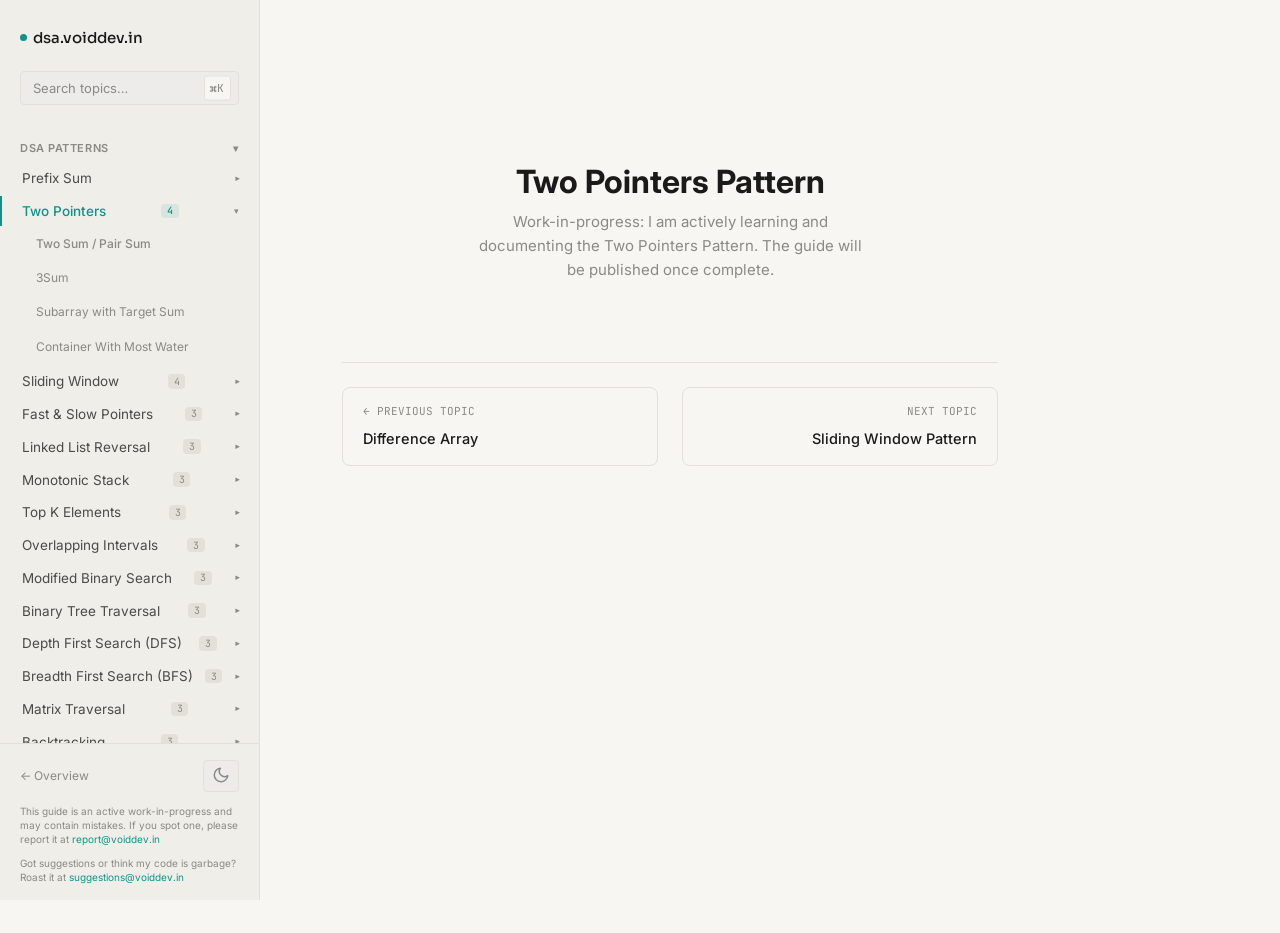
==== coming-soon.html @ a8c46256 "updated" ====
<!DOCTYPE html>
<html lang="en">
<head>
  <meta charset="UTF-8">
  <meta name="viewport" content="width=device-width, initial-scale=1.0">
  <title>Structured DSA Guide</title>
  <link rel="preconnect" href="https://fonts.googleapis.com">
  <link rel="preconnect" href="https://fonts.gstatic.com" crossorigin>
  <link href="https://fonts.googleapis.com/css2?family=Inter:wght@400;500;600&family=JetBrains+Mono:wght@500;600&family=Sora:wght@600&display=swap" rel="stylesheet">
  <link rel="stylesheet" href="learn.css">
</head>
<body>

  <!-- Top Mobile Bar -->
  <header class="mobile-header">
    <button class="menu-toggle" id="menuToggle" aria-label="Toggle navigation">☰</button>
    <a href="index.html" class="mobile-brand">dsa.voiddev.in</a>
    <button class="theme-toggle" id="themeToggleMobile" aria-label="Toggle theme"><svg width="18" height="18" viewBox="0 0 24 24" fill="none" stroke="currentColor" stroke-width="2" stroke-linecap="round" stroke-linejoin="round"><path d="M21 12.79A9 9 0 1 1 11.21 3 7 7 0 0 0 21 12.79z"></path></svg></button>
  </header>

  <!-- Sidebar Overlay -->
  <div class="sidebar-overlay" id="sidebarOverlay"></div>

  <!-- Left Sidebar -->
  <aside class="sidebar" id="sidebar">
    <div class="sidebar-header">
      <a href="index.html" class="sidebar-brand">
        <span class="dot"></span>
        dsa.voiddev.in
      </a>
      <div class="sidebar-search">
        <input type="text" placeholder="Search topics…" id="searchInput" aria-label="Search topics">
        <span class="shortcut-hint">⌘K</span>
      </div>
    </div>

    <nav class="sidebar-nav" id="sidebarNav">
      <!-- DSA Patterns -->
      <div class="nav-group" data-group="dsa">
        <button class="nav-group-title" onclick="toggleGroup(this)">
          DSA Patterns
          <span class="chevron">▾</span>
        </button>
        <ul class="nav-items">

          <!-- 01 · Prefix Sum -->
          <li class="nav-topic" data-topic-group="prefix-sum">
            <button class="nav-topic-btn" onclick="toggleTopic(this)">
              Prefix Sum
              <span class="topic-chevron">▾</span>
            </button>
            <ul class="nav-topic-children">
              <li class="nav-item"><a href="prefix-sum/basic-prefix-sum.html" data-subtopic="basic-prefix-sum">Basic Prefix Sum</a></li>
              <li class="nav-item"><a href="prefix-sum/prefix-sum-with-hashmap.html" data-subtopic="prefix-sum-with-hashmap">Prefix Sum + Hash Map</a></li>
              <li class="nav-item"><a href="prefix-sum/2d-prefix-sum.html" data-subtopic="2d-prefix-sum">2D Prefix Sum</a></li>
              <li class="nav-item"><a href="prefix-sum/difference-array.html" data-subtopic="difference-array">Difference Array</a></li>
            </ul>
          </li>

          <!-- 02 · Two Pointers -->
          <li class="nav-topic collapsed" data-topic-group="two-pointers">
            <button class="nav-topic-btn" onclick="toggleTopic(this)">
              Two Pointers
              <span class="method-count">4</span>
              <span class="topic-chevron">▾</span>
            </button>
            <ul class="nav-topic-children">
              <li class="nav-item"><a href="coming-soon.html?topic=two-pointers" class="sub-upcoming">Two Sum / Pair Sum</a></li>
              <li class="nav-item"><a href="coming-soon.html?topic=two-pointers" class="sub-upcoming">3Sum</a></li>
              <li class="nav-item"><a href="coming-soon.html?topic=two-pointers" class="sub-upcoming">Subarray with Target Sum</a></li>
              <li class="nav-item"><a href="coming-soon.html?topic=two-pointers" class="sub-upcoming">Container With Most Water</a></li>
            </ul>
          </li>

          <!-- 03 · Sliding Window -->
          <li class="nav-topic collapsed" data-topic-group="sliding-window">
            <button class="nav-topic-btn" onclick="toggleTopic(this)">
              Sliding Window
              <span class="method-count">4</span>
              <span class="topic-chevron">▾</span>
            </button>
            <ul class="nav-topic-children">
              <li class="nav-item"><a href="coming-soon.html?topic=sliding-window" class="sub-upcoming">Fixed Window Size</a></li>
              <li class="nav-item"><a href="coming-soon.html?topic=sliding-window" class="sub-upcoming">Dynamic Window Size</a></li>
              <li class="nav-item"><a href="coming-soon.html?topic=sliding-window" class="sub-upcoming">Longest Substring Search</a></li>
              <li class="nav-item"><a href="coming-soon.html?topic=sliding-window" class="sub-upcoming">Permutation / Anagrams</a></li>
            </ul>
          </li>

          <!-- 04 · Fast & Slow Pointers -->
          <li class="nav-topic collapsed" data-topic-group="fast-slow-pointers">
            <button class="nav-topic-btn" onclick="toggleTopic(this)">
              Fast &amp; Slow Pointers
              <span class="method-count">3</span>
              <span class="topic-chevron">▾</span>
            </button>
            <ul class="nav-topic-children">
              <li class="nav-item"><a href="coming-soon.html?topic=fast-slow-pointers" class="sub-upcoming">Linked List Cycle Detection</a></li>
              <li class="nav-item"><a href="coming-soon.html?topic=fast-slow-pointers" class="sub-upcoming">Middle of Linked List</a></li>
              <li class="nav-item"><a href="coming-soon.html?topic=fast-slow-pointers" class="sub-upcoming">Finding Cycle Start</a></li>
            </ul>
          </li>

          <!-- 05 · Linked List Reversal -->
          <li class="nav-topic collapsed" data-topic-group="ll-reversal">
            <button class="nav-topic-btn" onclick="toggleTopic(this)">
              Linked List Reversal
              <span class="method-count">3</span>
              <span class="topic-chevron">▾</span>
            </button>
            <ul class="nav-topic-children">
              <li class="nav-item"><a href="coming-soon.html?topic=ll-reversal" class="sub-upcoming">Reverse Entire List</a></li>
              <li class="nav-item"><a href="coming-soon.html?topic=ll-reversal" class="sub-upcoming">Reverse Sub-list</a></li>
              <li class="nav-item"><a href="coming-soon.html?topic=ll-reversal" class="sub-upcoming">Reverse in K-Groups</a></li>
            </ul>
          </li>

          <!-- 06 · Monotonic Stack -->
          <li class="nav-topic collapsed" data-topic-group="monotonic-stack">
            <button class="nav-topic-btn" onclick="toggleTopic(this)">
              Monotonic Stack
              <span class="method-count">3</span>
              <span class="topic-chevron">▾</span>
            </button>
            <ul class="nav-topic-children">
              <li class="nav-item"><a href="coming-soon.html?topic=monotonic-stack" class="sub-upcoming">Next Greater Element</a></li>
              <li class="nav-item"><a href="coming-soon.html?topic=monotonic-stack" class="sub-upcoming">Next Smaller Element</a></li>
              <li class="nav-item"><a href="coming-soon.html?topic=monotonic-stack" class="sub-upcoming">Stock Span Problem</a></li>
            </ul>
          </li>

          <!-- 07 · Top K Elements -->
          <li class="nav-topic collapsed" data-topic-group="top-k">
            <button class="nav-topic-btn" onclick="toggleTopic(this)">
              Top K Elements
              <span class="method-count">3</span>
              <span class="topic-chevron">▾</span>
            </button>
            <ul class="nav-topic-children">
              <li class="nav-item"><a href="coming-soon.html?topic=top-k" class="sub-upcoming">Kth Largest Element</a></li>
              <li class="nav-item"><a href="coming-soon.html?topic=top-k" class="sub-upcoming">K Closest Points</a></li>
              <li class="nav-item"><a href="coming-soon.html?topic=top-k" class="sub-upcoming">Top K Frequent Elements</a></li>
            </ul>
          </li>

          <!-- 08 · Overlapping Intervals -->
          <li class="nav-topic collapsed" data-topic-group="overlapping-intervals">
            <button class="nav-topic-btn" onclick="toggleTopic(this)">
              Overlapping Intervals
              <span class="method-count">3</span>
              <span class="topic-chevron">▾</span>
            </button>
            <ul class="nav-topic-children">
              <li class="nav-item"><a href="coming-soon.html?topic=overlapping-intervals" class="sub-upcoming">Merge Intervals</a></li>
              <li class="nav-item"><a href="coming-soon.html?topic=overlapping-intervals" class="sub-upcoming">Insert Interval</a></li>
              <li class="nav-item"><a href="coming-soon.html?topic=overlapping-intervals" class="sub-upcoming">Interval List Intersections</a></li>
            </ul>
          </li>

          <!-- 09 · Modified Binary Search -->
          <li class="nav-topic collapsed" data-topic-group="binary-search">
            <button class="nav-topic-btn" onclick="toggleTopic(this)">
              Modified Binary Search
              <span class="method-count">3</span>
              <span class="topic-chevron">▾</span>
            </button>
            <ul class="nav-topic-children">
              <li class="nav-item"><a href="coming-soon.html?topic=binary-search" class="sub-upcoming">Search in Rotated Array</a></li>
              <li class="nav-item"><a href="coming-soon.html?topic=binary-search" class="sub-upcoming">First/Last Position of Element</a></li>
              <li class="nav-item"><a href="coming-soon.html?topic=binary-search" class="sub-upcoming">Search in Matrix</a></li>
            </ul>
          </li>

          <!-- 10 · Binary Tree Traversal -->
          <li class="nav-topic collapsed" data-topic-group="tree-traversal">
            <button class="nav-topic-btn" onclick="toggleTopic(this)">
              Binary Tree Traversal
              <span class="method-count">3</span>
              <span class="topic-chevron">▾</span>
            </button>
            <ul class="nav-topic-children">
              <li class="nav-item"><a href="coming-soon.html?topic=tree-traversal" class="sub-upcoming">In-order / Pre-order / Post-order</a></li>
              <li class="nav-item"><a href="coming-soon.html?topic=tree-traversal" class="sub-upcoming">Level Order Traversal</a></li>
              <li class="nav-item"><a href="coming-soon.html?topic=tree-traversal" class="sub-upcoming">Vertical Order Traversal</a></li>
            </ul>
          </li>

          <!-- 11 · Depth First Search (DFS) -->
          <li class="nav-topic collapsed" data-topic-group="dfs">
            <button class="nav-topic-btn" onclick="toggleTopic(this)">
              Depth First Search (DFS)
              <span class="method-count">3</span>
              <span class="topic-chevron">▾</span>
            </button>
            <ul class="nav-topic-children">
              <li class="nav-item"><a href="coming-soon.html?topic=dfs" class="sub-upcoming">Path Sum III</a></li>
              <li class="nav-item"><a href="coming-soon.html?topic=dfs" class="sub-upcoming">Lowest Common Ancestor</a></li>
              <li class="nav-item"><a href="coming-soon.html?topic=dfs" class="sub-upcoming">Max Path Sum</a></li>
            </ul>
          </li>

          <!-- 12 · Breadth First Search (BFS) -->
          <li class="nav-topic collapsed" data-topic-group="bfs">
            <button class="nav-topic-btn" onclick="toggleTopic(this)">
              Breadth First Search (BFS)
              <span class="method-count">3</span>
              <span class="topic-chevron">▾</span>
            </button>
            <ul class="nav-topic-children">
              <li class="nav-item"><a href="coming-soon.html?topic=bfs" class="sub-upcoming">Word Ladder</a></li>
              <li class="nav-item"><a href="coming-soon.html?topic=bfs" class="sub-upcoming">Shortest Path in Binary Matrix</a></li>
              <li class="nav-item"><a href="coming-soon.html?topic=bfs" class="sub-upcoming">Min Depth of Binary Tree</a></li>
            </ul>
          </li>

          <!-- 13 · Matrix Traversal -->
          <li class="nav-topic collapsed" data-topic-group="matrix">
            <button class="nav-topic-btn" onclick="toggleTopic(this)">
              Matrix Traversal
              <span class="method-count">3</span>
              <span class="topic-chevron">▾</span>
            </button>
            <ul class="nav-topic-children">
              <li class="nav-item"><a href="coming-soon.html?topic=matrix" class="sub-upcoming">Number of Islands</a></li>
              <li class="nav-item"><a href="coming-soon.html?topic=matrix" class="sub-upcoming">Rotting Oranges</a></li>
              <li class="nav-item"><a href="coming-soon.html?topic=matrix" class="sub-upcoming">Spiral Matrix</a></li>
            </ul>
          </li>

          <!-- 14 · Backtracking -->
          <li class="nav-topic collapsed" data-topic-group="backtracking">
            <button class="nav-topic-btn" onclick="toggleTopic(this)">
              Backtracking
              <span class="method-count">3</span>
              <span class="topic-chevron">▾</span>
            </button>
            <ul class="nav-topic-children">
              <li class="nav-item"><a href="coming-soon.html?topic=backtracking" class="sub-upcoming">Permutations / Subsets</a></li>
              <li class="nav-item"><a href="coming-soon.html?topic=backtracking" class="sub-upcoming">N-Queens Problem</a></li>
              <li class="nav-item"><a href="coming-soon.html?topic=backtracking" class="sub-upcoming">Sudoku Solver</a></li>
            </ul>
          </li>

          <!-- 15 · Dynamic Programming (DP) -->
          <li class="nav-topic collapsed" data-topic-group="dp">
            <button class="nav-topic-btn" onclick="toggleTopic(this)">
              Dynamic Programming (DP)
              <span class="method-count">3</span>
              <span class="topic-chevron">▾</span>
            </button>
            <ul class="nav-topic-children">
              <li class="nav-item"><a href="coming-soon.html?topic=dp" class="sub-upcoming">0/1 Knapsack Problem</a></li>
              <li class="nav-item"><a href="coming-soon.html?topic=dp" class="sub-upcoming">Longest Common Subsequence</a></li>
              <li class="nav-item"><a href="coming-soon.html?topic=dp" class="sub-upcoming">Memoization vs Tabulation</a></li>
            </ul>
          </li>

        </ul>
      </div>
    </nav>

    <div class="sidebar-footer">
      <div class="sidebar-footer-row">
        <a href="index.html" class="back-link">← Overview</a>
        <button class="theme-toggle" id="themeToggle" aria-label="Toggle theme"><svg width="18" height="18" viewBox="0 0 24 24" fill="none" stroke="currentColor" stroke-width="2" stroke-linecap="round" stroke-linejoin="round"><path d="M21 12.79A9 9 0 1 1 11.21 3 7 7 0 0 0 21 12.79z"></path></svg></button>
      </div>
      <div style="font-size: 10px; color: var(--text-muted); line-height: 1.4; margin-top: 0.25rem;">
        This guide is an active work-in-progress and may contain mistakes. If you spot one, please report it at <a href="mailto:report@voiddev.in" style="color: var(--accent); text-decoration: none;">report@voiddev.in</a>
      </div>
      <div style="font-size: 10px; color: var(--text-muted); line-height: 1.4; margin-top: 0.15rem;">
        Got suggestions or think my code is garbage? Roast it at <a href="mailto:suggestions@voiddev.in" style="color: var(--accent); text-decoration: none;">suggestions@voiddev.in</a>
      </div>
    </div>
  </aside>

  <!-- Layout Wrapper -->
  <div class="layout-container">
    <div class="layout-main">
      <main class="content-area">
        
        <!-- COMING SOON PLACEHOLDER -->
        <div class="coming-soon-content visible" id="comingSoonContent" style="display: block;">
          <h1 class="coming-title" id="comingSoonTitle">DSA Pattern</h1>
          <p class="coming-desc" id="comingSoonDesc">
            Work-in-progress: I am actively learning and documenting this pattern. The guide will be published once complete.
          </p>
          
          <div class="dots-animation">
            <span class="animated-dot"></span>
            <span class="animated-dot"></span>
            <span class="animated-dot"></span>
          </div>

          <!-- Pagination Bottom Nav inside coming-soon -->
          <div class="page-navigation" style="margin-top: 5rem; border-top: 1px solid var(--border); padding-top: 1.5rem;">
            <a href="#" class="page-nav-prev" id="comingPrevLink">
              <span class="nav-label">← Previous Topic</span>
              <span class="nav-title">Previous</span>
            </a>
            <a href="#" class="page-nav-next" id="comingNextLink">
              <span class="nav-label">Next Topic</span>
              <span class="nav-title">Next →</span>
            </a>
          </div>
        </div>

      </main>
    </div>
  </div>

  <script src="learn.js"></script>
</body>
</html>
---- learn.css ----
/* ===== CSS VARIABLES ===== */
    :root {
      --font-display: 'Sora', sans-serif;
      --font-body: 'Inter', sans-serif;
      --font-mono: 'JetBrains Mono', monospace;

      --sidebar-w: 260px;
      --toc-w: 200px;
      --content-max: 720px;
      --progress-h: 3px;

      --radius-tag: 4px;
      --radius-card: 8px;
      --radius-sidebar: 0px;
    }

    /* Light mode (default) */
    [data-theme="light"] {
      --bg-page: #F7F6F2;
      --bg-sidebar: #EFEEE9;
      --bg-code-inline: #D1FAF4;
      --text-primary: #1A1A1A;
      --text-secondary: #4A4A48;
      --text-muted: #8A8A85;
      --accent: #0D9488;
      --accent-hover: #0B7C72;
      --border: #E2E0D8;
      --border-active: #0D9488;
      --code-bg: #1C1C1A;
      --code-text: #E2E0D8;
      --callout-note: #3B82F6;
      --callout-warning: #F59E0B;
      --callout-tip: #10B981;
      --callout-important: #EF4444;
      --search-bg: #EEECEA;
      --tag-bg: #E2E0D8;
      --tag-text: #4A4A48;
      --overlay: rgba(0,0,0,0.3);
      --shadow: 0 1px 3px rgba(0,0,0,0.06);
    }

    /* Dark mode */
    [data-theme="dark"] {
      --bg-page: #111110;
      --bg-sidebar: #191918;
      --bg-code-inline: #0F3530;
      --text-primary: #F0EFEA;
      --text-secondary: #A8A8A0;
      --text-muted: #6B6B64;
      --accent: #0D9488;
      --accent-hover: #14B8A6;
      --border: #2A2A27;
      --border-active: #0D9488;
      --code-bg: #1C1C1A;
      --code-text: #E2E0D8;
      --callout-note: #60A5FA;
      --callout-warning: #FBBF24;
      --callout-tip: #34D399;
      --callout-important: #F87171;
      --search-bg: #1C1C1A;
      --tag-bg: #2A2A27;
      --tag-text: #A8A8A0;
      --overlay: rgba(0,0,0,0.6);
      --shadow: 0 1px 3px rgba(0,0,0,0.2);
    }

    /* ===== RESET ===== */
    *, *::before, *::after { margin: 0; padding: 0; box-sizing: border-box; }

    html { scroll-behavior: smooth; scroll-padding-top: 80px; }

    body {
      font-family: var(--font-body);
      font-size: 16px;
      line-height: 1.8;
      color: var(--text-primary);
      background: var(--bg-page);
      -webkit-font-smoothing: antialiased;
      -moz-osx-font-smoothing: grayscale;
    }

    /* ===== READING PROGRESS BAR ===== */
    .reading-progress {
      position: fixed;
      top: 0;
      left: 0;
      width: 0%;
      height: var(--progress-h);
      background: var(--accent);
      z-index: 9999;
      transition: width 50ms linear;
    }

    /* ===== MOBILE TOP BAR ===== */
    .mobile-topbar {
      display: none;
      position: sticky;
      top: 0;
      z-index: 500;
      background: var(--bg-sidebar);
      border-bottom: 1px solid var(--border);
      padding: 0.75rem 1rem;
      align-items: center;
      justify-content: space-between;
    }

    .mobile-topbar .hamburger {
      background: none;
      border: none;
      color: var(--text-primary);
      font-size: 1.4rem;
      cursor: pointer;
      padding: 0.25rem;
      line-height: 1;
    }

    .mobile-topbar .site-title-mobile {
      font-family: var(--font-display);
      font-size: 0.9rem;
      font-weight: 500;
      color: var(--text-primary);
    }

    .mobile-topbar .theme-toggle-mobile {
      background: none;
      border: none;
      color: var(--text-muted);
      font-size: 1.1rem;
      cursor: pointer;
      padding: 0.25rem;
    }

    /* ===== SIDEBAR OVERLAY (mobile) ===== */
    .sidebar-overlay {
      display: none;
      position: fixed;
      inset: 0;
      background: var(--overlay);
      z-index: 600;
    }
    .sidebar-overlay.active { display: block; }

    /* ===== LEFT SIDEBAR ===== */
    .sidebar {
      position: fixed;
      top: 0;
      left: 0;
      width: var(--sidebar-w);
      height: 100vh;
      background: var(--bg-sidebar);
      border-right: 1px solid var(--border);
      display: flex;
      flex-direction: column;
      z-index: 700;
      overflow: hidden;
    }

    .sidebar-header {
      padding: 1.5rem 1.25rem 1rem;
    }

    .sidebar-brand {
      font-family: var(--font-display);
      font-size: 15px;
      font-weight: 500;
      color: var(--text-primary);
      text-decoration: none;
      display: flex;
      align-items: center;
      gap: 0.4rem;
      margin-bottom: 1.25rem;
    }

    .sidebar-brand .dot {
      display: inline-block;
      width: 7px;
      height: 7px;
      background: var(--accent);
      border-radius: 50%;
      flex-shrink: 0;
    }

    .sidebar-search {
      position: relative;
      margin-bottom: 0.25rem;
    }

    .sidebar-search input {
      width: 100%;
      padding: 0.5rem 0.75rem;
      padding-right: 3rem;
      font-family: var(--font-body);
      font-size: 13px;
      background: var(--search-bg);
      border: 1px solid var(--border);
      border-radius: var(--radius-tag);
      color: var(--text-primary);
      outline: none;
      transition: border-color 150ms;
    }

    .sidebar-search input::placeholder { color: var(--text-muted); }
    .sidebar-search input:focus { border-color: var(--accent); }

    .sidebar-search .shortcut-hint {
      position: absolute;
      right: 0.5rem;
      top: 50%;
      transform: translateY(-50%);
      font-family: var(--font-mono);
      font-size: 11px;
      color: var(--text-muted);
      background: var(--bg-page);
      border: 1px solid var(--border);
      border-radius: 3px;
      padding: 0.1rem 0.35rem;
      pointer-events: none;
    }

    /* Nav groups */
    .sidebar-nav {
      flex: 1;
      overflow-y: auto;
      padding: 0.5rem 0;
    }

    .sidebar-nav::-webkit-scrollbar { width: 4px; }
    .sidebar-nav::-webkit-scrollbar-track { background: transparent; }
    .sidebar-nav::-webkit-scrollbar-thumb { background: var(--border); border-radius: 2px; }

    .nav-group { margin-bottom: 0.25rem; }

    .nav-group-title {
      display: flex;
      align-items: center;
      justify-content: space-between;
      padding: 0.5rem 1.25rem;
      font-family: var(--font-body);
      font-size: 11px;
      font-weight: 600;
      text-transform: uppercase;
      letter-spacing: 0.05em;
      color: var(--text-muted);
      cursor: pointer;
      user-select: none;
      background: none;
      border: none;
      width: 100%;
      text-align: left;
    }

    .nav-group-title:hover { color: var(--text-secondary); }

    .nav-group-title .chevron {
      font-size: 10px;
      transition: transform 150ms ease;
      color: var(--text-muted);
    }

    .nav-group.collapsed .chevron { transform: rotate(-90deg); }
    .nav-group.collapsed .nav-items { display: none; }

    .nav-items { list-style: none; }

    .nav-item a {
      display: flex;
      align-items: center;
      justify-content: space-between;
      padding: 0.4rem 1.25rem 0.4rem 1.25rem;
      font-size: 13.5px;
      color: var(--text-secondary);
      text-decoration: none;
      border-left: 2px solid transparent;
      border-radius: var(--radius-sidebar);
      transition: all 150ms ease;
      position: relative;
    }

    .nav-item a:hover {
      color: var(--text-primary);
    }

    .nav-item a:hover .read-time-pill {
      opacity: 1;
    }

    .nav-item a.active {
      color: var(--accent);
      border-left-color: var(--accent);
      font-weight: 500;
    }

    .nav-item a.upcoming {
      color: var(--text-muted);
      cursor: default;
    }

    .nav-item a.upcoming:hover {
      color: var(--text-muted);
    }

    .read-time-pill {
      font-size: 10px;
      font-family: var(--font-mono);
      color: var(--text-muted);
      background: var(--tag-bg);
      padding: 0.1rem 0.4rem;
      border-radius: var(--radius-tag);
      opacity: 0;
      transition: opacity 150ms;
      white-space: nowrap;
    }

    .nav-item a.active .read-time-pill {
      opacity: 1;
      color: var(--accent);
      background: rgba(13, 148, 136, 0.1);
    }

    .upcoming-dot {
      width: 5px;
      height: 5px;
      background: var(--border);
      border-radius: 50%;
      display: inline-block;
      flex-shrink: 0;
    }

    /* === Nested topic groups (each DSA pattern is expandable) === */
    .nav-topic {
      margin-bottom: 0.15rem;
    }

    .nav-topic-btn {
      display: flex;
      align-items: center;
      justify-content: space-between;
      width: 100%;
      padding: 0.45rem 1.25rem;
      font-family: var(--font-body);
      font-size: 13.5px;
      font-weight: 400;
      color: var(--text-secondary);
      background: none;
      border: none;
      border-left: 2px solid transparent;
      cursor: pointer;
      text-align: left;
      transition: all 150ms ease;
    }

    .nav-topic-btn:hover {
      color: var(--text-primary);
    }

    .nav-topic-btn.active-parent {
      color: var(--accent);
      font-weight: 500;
      border-left-color: var(--accent);
    }

    .nav-topic-btn.upcoming-parent {
      color: var(--text-muted);
    }

    .nav-topic-btn .topic-chevron {
      font-size: 9px;
      color: var(--text-muted);
      transition: transform 150ms ease;
      flex-shrink: 0;
    }

    .nav-topic.collapsed .topic-chevron {
      transform: rotate(-90deg);
    }

    .nav-topic-children {
      list-style: none;
      overflow: hidden;
      transition: max-height 200ms ease;
    }

    .nav-topic.collapsed .nav-topic-children {
      display: none;
    }

    .nav-topic-children .nav-item a {
      padding-left: 2.25rem;
      font-size: 12.5px;
      border-left: none;
    }

    .nav-topic-children .nav-item a.active {
      color: var(--accent);
      font-weight: 500;
    }

    .nav-topic-children .nav-item a.sub-upcoming {
      color: var(--text-muted);
      font-size: 12px;
    }

    .nav-topic-children .nav-item a.sub-upcoming:hover {
      color: var(--text-muted);
    }

    .method-count {
      font-size: 10px;
      font-family: var(--font-mono);
      color: var(--text-muted);
      background: var(--tag-bg);
      padding: 0.05rem 0.35rem;
      border-radius: var(--radius-tag);
      flex-shrink: 0;
    }

    .nav-topic-btn.active-parent .method-count {
      color: var(--accent);
      background: rgba(13, 148, 136, 0.1);
    }

    /* Sidebar footer */
    .sidebar-footer {
      padding: 1rem 1.25rem;
      border-top: 1px solid var(--border);
      display: flex;
      flex-direction: column;
      gap: 0.5rem;
    }

    .sidebar-footer-row {
      display: flex;
      align-items: center;
      justify-content: space-between;
      width: 100%;
    }

    .sidebar-footer .back-link {
      font-size: 12px;
      color: var(--text-muted);
      text-decoration: none;
      display: flex;
      align-items: center;
      gap: 0.3rem;
    }

    .sidebar-footer .back-link:hover { color: var(--text-secondary); }

    .theme-toggle {
      background: var(--search-bg);
      border: 1px solid var(--border);
      border-radius: var(--radius-tag);
      color: var(--text-muted);
      font-size: 14px;
      padding: 0.3rem 0.5rem;
      cursor: pointer;
      transition: all 200ms;
      line-height: 1;
    }

    .theme-toggle:hover {
      color: var(--text-primary);
      border-color: var(--accent);
    }

    /* ===== LAYOUT WRAPPER ===== */
    .layout, .layout-container {
      margin-left: var(--sidebar-w);
      display: flex;
      justify-content: center;
      min-height: 100vh;
    }

    .content-wrapper, .layout-main {
      display: flex;
      width: 100%;
      max-width: calc(var(--content-max) + var(--toc-w) + 4rem);
      padding: 0 2rem;
    }

    /* ===== MAIN CONTENT ===== */
    .main-content, .content-area {
      flex: 1;
      max-width: var(--content-max);
      padding: 1.5rem 0 6rem;
    }

    .topic-title {
      font-family: var(--font-display);
      font-size: 36px;
      font-weight: 500;
      line-height: 1.2;
      color: var(--text-primary);
      margin-bottom: 1rem;
    }

    .meta-row {
      display: flex;
      align-items: center;
      gap: 0.75rem;
      flex-wrap: wrap;
      margin-bottom: 2.5rem;
    }

    .meta-item {
      font-size: 13px;
      color: var(--text-muted);
      font-family: var(--font-body);
    }

    .meta-sep {
      color: var(--border);
      font-size: 13px;
    }

    .difficulty-pill {
      font-size: 11px;
      font-weight: 500;
      padding: 0.15rem 0.5rem;
      border-radius: var(--radius-tag);
      text-transform: uppercase;
      letter-spacing: 0.03em;
    }

    .difficulty-pill.beginner {
      background: rgba(16, 185, 129, 0.1);
      color: #10B981;
    }

    .difficulty-pill.intermediate {
      background: rgba(245, 158, 11, 0.1);
      color: #F59E0B;
    }

    .difficulty-pill.advanced {
      background: rgba(239, 68, 68, 0.1);
      color: #EF4444;
    }

    /* Hook paragraph */
    .hook {
      font-size: 18px;
      line-height: 1.7;
      color: var(--text-secondary);
      margin-bottom: 2.5rem;
    }

    /* Body content */
    .content-body p {
      margin-bottom: 1.5rem;
      color: var(--text-secondary);
    }

    .content-body h2 {
      font-family: var(--font-display);
      font-size: 24px;
      font-weight: 500;
      color: var(--text-primary);
      margin-top: 3rem;
      margin-bottom: 1rem;
      scroll-margin-top: 80px;
    }

    .content-body h3 {
      font-family: var(--font-body);
      font-size: 18px;
      font-weight: 500;
      color: var(--text-primary);
      margin-top: 2rem;
      margin-bottom: 0.75rem;
      scroll-margin-top: 80px;
    }

    /* Section dividers */
    .section-divider {
      display: flex;
      align-items: center;
      gap: 0.75rem;
      margin: 3rem 0 1.5rem;
      position: relative;
    }

    .section-divider .divider-icon {
      font-size: 16px;
      flex-shrink: 0;
      z-index: 1;
      background: var(--bg-page);
      padding-right: 0.5rem;
    }

    .section-divider::after {
      content: '';
      flex: 1;
      height: 1px;
      background: var(--border);
    }

    /* Inline code */
    .content-body code:not(pre code) {
      font-family: var(--font-mono);
      font-size: 13px;
      background: var(--bg-code-inline);
      padding: 0.15rem 0.4rem;
      border-radius: 3px;
      color: var(--text-primary);
    }

    /* Code blocks */
    .code-block {
      position: relative;
      margin: 1.5rem 0 2rem;
      border-radius: var(--radius-card);
      overflow: hidden;
    }

    .code-block-header {
      display: flex;
      align-items: center;
      justify-content: space-between;
      padding: 0.5rem 1rem;
      background: #141413;
      border-bottom: 1px solid #2A2A27;
    }

    .code-block-lang {
      font-family: var(--font-mono);
      font-size: 11px;
      color: #6B6B64;
      text-transform: uppercase;
      letter-spacing: 0.05em;
    }

    .copy-btn {
      background: none;
      border: 1px solid #2A2A27;
      border-radius: var(--radius-tag);
      color: #6B6B64;
      font-family: var(--font-mono);
      font-size: 11px;
      padding: 0.2rem 0.5rem;
      cursor: pointer;
      display: flex;
      align-items: center;
      gap: 0.3rem;
      transition: all 150ms;
    }

    .copy-btn:hover {
      border-color: #4A4A48;
      color: #A8A8A0;
    }

    .copy-btn.copied {
      border-color: var(--accent);
      color: var(--accent);
      transform: scale(1.05);
    }

    .code-block pre {
      background: var(--code-bg);
      padding: 1.25rem;
      overflow-x: auto;
      margin: 0;
    }

    .code-block pre code {
      font-family: var(--font-mono);
      font-size: 14px;
      line-height: 1.7;
      color: var(--code-text);
    }

    /* Syntax colors */
    .hl-keyword { color: #C084FC; }
    .hl-fn { color: #38BDF8; }
    .hl-string { color: #A3E635; }
    .hl-comment { color: #525250; font-style: italic; }
    .hl-number { color: #FB923C; }
    .hl-op { color: #94A3B8; }
    .hl-var { color: #E2E0D8; }
    .hl-builtin { color: #22D3EE; }

    /* Visualizer Styles */
    .visualizer-container {
      background: var(--bg-card);
      border: 1px solid var(--border);
      border-radius: var(--radius-card);
      padding: 1.5rem;
      margin: 2rem 0;
      box-shadow: var(--shadow);
    }
    .visualizer-header {
      display: flex;
      justify-content: space-between;
      align-items: center;
      margin-bottom: 1.5rem;
      border-bottom: 1px solid var(--border);
      padding-bottom: 0.75rem;
    }
    .visualizer-title {
      font-size: 13px;
      font-weight: 600;
      color: var(--text-primary);
      display: flex;
      align-items: center;
      gap: 0.5rem;
      text-transform: uppercase;
      letter-spacing: 0.04em;
    }
    .visualizer-tabs {
      display: flex;
      gap: 0.25rem;
      background: var(--bg-hover);
      padding: 0.2rem;
      border-radius: var(--radius-tag);
    }
    .visualizer-tab-btn {
      background: transparent;
      border: none;
      color: var(--text-muted);
      padding: 0.35rem 0.7rem;
      font-size: 12px;
      font-weight: 500;
      border-radius: 4px;
      cursor: pointer;
      transition: all 0.2s;
    }
    .visualizer-tab-btn.active {
      background: var(--bg-card);
      color: var(--accent);
      box-shadow: var(--shadow);
    }
    
    .visualizer-workspace {
      display: flex;
      flex-direction: column;
      gap: 1.5rem;
      margin-bottom: 1.5rem;
    }
    
    .array-row {
      display: flex;
      align-items: center;
      gap: 1rem;
    }
    .array-label {
      width: 70px;
      font-size: 13px;
      font-weight: 600;
      color: var(--text-secondary);
      text-align: right;
      font-family: var(--font-mono);
    }
    .array-cells {
      display: flex;
      gap: 0.4rem;
      flex-wrap: wrap;
    }
    .array-cell {
      width: 44px;
      height: 44px;
      border: 2px solid var(--border);
      border-radius: var(--radius-tag);
      display: flex;
      align-items: center;
      justify-content: center;
      font-family: var(--font-mono);
      font-size: 14px;
      font-weight: 600;
      color: var(--text-primary);
      transition: all 0.2s ease;
      position: relative;
      background: var(--bg-hover);
    }
    .array-cell.active-nums {
      border-color: var(--accent);
      background: rgba(13, 148, 136, 0.1);
      color: var(--accent);
    }
    .array-cell.active-prev-prefix {
      border-color: var(--callout-note);
      background: rgba(59, 130, 246, 0.1);
      color: var(--callout-note);
    }
    .array-cell.active-curr-prefix {
      border-color: var(--callout-tip);
      background: rgba(16, 185, 129, 0.1);
      color: var(--callout-tip);
    }
    .array-cell.active-query-range {
      border-color: var(--accent);
      background: rgba(13, 148, 136, 0.08);
    }
    .array-cell.query-pos {
      border-color: var(--callout-tip);
      background: rgba(16, 185, 129, 0.15);
      color: var(--callout-tip);
    }
    .array-cell.query-neg {
      border-color: var(--callout-important);
      background: rgba(239, 68, 68, 0.15);
      color: var(--callout-important);
    }
    
    .cell-index {
      position: absolute;
      bottom: -18px;
      left: 0;
      width: 100%;
      text-align: center;
      font-size: 9px;
      color: var(--text-muted);
      font-family: var(--font-mono);
    }
    
    .formula-explanation {
      background: var(--bg-hover);
      border-radius: var(--radius-tag);
      padding: 1rem;
      font-family: var(--font-mono);
      font-size: 12px;
      color: var(--text-secondary);
      min-height: 56px;
      display: flex;
      align-items: center;
      justify-content: center;
      text-align: center;
      line-height: 1.5;
      border: 1px solid var(--border);
    }
    
    .visualizer-controls {
      display: flex;
      justify-content: space-between;
      align-items: center;
      gap: 1rem;
      border-top: 1px solid var(--border);
      padding-top: 1.25rem;
      flex-wrap: wrap;
    }
    
    .input-setup-row {
      display: flex;
      align-items: center;
      gap: 0.5rem;
    }
    .array-input {
      background: var(--bg-hover);
      border: 1px solid var(--border);
      border-radius: 4px;
      padding: 0.35rem 0.5rem;
      color: var(--text-primary);
      font-family: var(--font-mono);
      font-size: 12px;
      width: 130px;
    }
    
    .btn-step {
      background: var(--accent);
      color: #fff;
      border: none;
      padding: 0.45rem 0.9rem;
      font-size: 12px;
      font-weight: 500;
      border-radius: 6px;
      cursor: pointer;
      transition: opacity 0.2s;
      display: flex;
      align-items: center;
      gap: 0.25rem;
    }
    .btn-step:hover {
      opacity: 0.9;
    }
    .btn-step:disabled {
      background: var(--bg-hover);
      color: var(--text-muted);
      cursor: not-allowed;
      border: 1px solid var(--border);
    }
    
    .btn-sec {
      background: var(--bg-hover);
      color: var(--text-primary);
      border: 1px solid var(--border);
      padding: 0.45rem 0.9rem;
      font-size: 12px;
      font-weight: 500;
      border-radius: 6px;
      cursor: pointer;
      transition: background 0.2s;
    }
    .btn-sec:hover {
      background: var(--border);
    }
    
    .query-selector {
      display: flex;
      align-items: center;
      gap: 0.75rem;
      font-size: 12px;
    }
    .select-idx {
      background: var(--bg-hover);
      border: 1px solid var(--border);
      color: var(--text-primary);
      border-radius: 4px;
      padding: 0.2rem 0.4rem;
      font-family: var(--font-mono);
    }

    /* Callout boxes */
    .callout {
      border-left: 3px solid;
      padding: 1rem 1.25rem;
      margin: 1.5rem 0 2rem;
      border-radius: 0 var(--radius-tag) var(--radius-tag) 0;
    }

    .callout-title {
      font-family: var(--font-body);
      font-size: 13px;
      font-weight: 600;
      text-transform: uppercase;
      letter-spacing: 0.04em;
      margin-bottom: 0.4rem;
      display: flex;
      align-items: center;
      gap: 0.4rem;
    }

    .callout p {
      font-size: 14px;
      line-height: 1.7;
      color: var(--text-secondary);
      margin-bottom: 0;
    }

    .callout.note {
      background: rgba(59, 130, 246, 0.04);
      border-left-color: var(--callout-note);
    }
    .callout.note .callout-title { color: var(--callout-note); }

    .callout.warning {
      background: rgba(245, 158, 11, 0.04);
      border-left-color: var(--callout-warning);
    }
    .callout.warning .callout-title { color: var(--callout-warning); }

    .callout.tip {
      background: rgba(16, 185, 129, 0.04);
      border-left-color: var(--callout-tip);
    }
    .callout.tip .callout-title { color: var(--callout-tip); }

    .callout.important {
      background: rgba(239, 68, 68, 0.04);
      border-left-color: var(--callout-important);
    }
    .callout.important .callout-title { color: var(--callout-important); }

    /* Lists in content */
    .content-body ul, .content-body ol {
      padding-left: 1.5rem;
      margin-bottom: 1.5rem;
      color: var(--text-secondary);
    }

    .content-body li {
      margin-bottom: 0.4rem;
    }

    .content-body strong {
      color: var(--text-primary);
      font-weight: 500;
    }

    /* ===== RIGHT TOC ===== */
    .toc-panel {
      width: var(--toc-w);
      flex-shrink: 0;
      padding-left: 2rem;
    }

    .toc-sticky {
      position: sticky;
      top: 3rem;
      padding-top: 3rem;
    }

    .toc-label {
      font-size: 11px;
      font-weight: 600;
      text-transform: uppercase;
      letter-spacing: 0.06em;
      color: var(--text-muted);
      margin-bottom: 0.75rem;
    }

    .toc-list {
      list-style: none;
    }

    .toc-list li { margin-bottom: 0.1rem; }

    .toc-list a {
      display: block;
      font-size: 13px;
      color: var(--text-muted);
      text-decoration: none;
      padding: 0.25rem 0 0.25rem 0.75rem;
      border-left: 1.5px solid var(--border);
      transition: all 150ms;
    }

    .toc-list a:hover {
      color: var(--text-secondary);
    }

    .toc-list a.active {
      color: var(--accent);
      border-left-color: var(--accent);
      padding-left: 1rem;
    }

    .toc-list .toc-h3 {
      padding-left: 1.5rem;
      font-size: 12px;
    }

    .toc-list .toc-h3.active {
      padding-left: 1.75rem;
    }

    /* ===== COMING SOON STATE ===== */
    .coming-soon-content {
      display: none;
      text-align: center;
      padding: 6rem 2rem;
    }

    .coming-soon-content.visible {
      display: block;
    }

    .coming-soon-icon {
      font-size: 3rem;
      margin-bottom: 1.5rem;
      opacity: 0.4;
    }

    .coming-soon-content h2 {
      font-family: var(--font-display);
      font-size: 24px;
      font-weight: 500;
      color: var(--text-primary);
      margin-bottom: 0.75rem;
    }

    .coming-soon-content p {
      color: var(--text-muted);
      font-size: 15px;
      max-width: 400px;
      margin: 0 auto;
      line-height: 1.6;
    }

    .coming-soon-tag {
      display: inline-block;
      font-family: var(--font-mono);
      font-size: 11px;
      color: var(--text-muted);
      background: var(--tag-bg);
      padding: 0.2rem 0.6rem;
      border-radius: var(--radius-tag);
      margin-top: 1.5rem;
    }

    /* ===== TOAST NOTIFICATION ===== */
    .toast {
      position: fixed;
      bottom: 2rem;
      right: 2rem;
      background: var(--bg-card);
      border: 1px solid var(--accent);
      color: var(--text-primary);
      padding: 0.85rem 1.25rem;
      border-radius: var(--radius-card);
      font-size: 13.5px;
      box-shadow: 0 4px 12px rgba(0, 0, 0, 0.15);
      z-index: 10000;
      display: flex;
      align-items: center;
      gap: 0.75rem;
      transform: translateY(100px);
      opacity: 0;
      transition: transform 300ms ease, opacity 300ms ease;
    }

    .toast.show {
      transform: translateY(0);
      opacity: 1;
    }

    .toast-close {
      background: none;
      border: none;
      color: var(--text-muted);
      cursor: pointer;
      font-size: 14px;
      padding: 0.1rem;
      line-height: 1;
    }

    .toast-close:hover {
      color: var(--text-primary);
    }

    /* ===== BOTTOM PAGE NAVIGATION ===== */
    .page-navigation {
      display: flex;
      justify-content: space-between;
      align-items: center;
      margin-top: 4rem;
      padding-top: 1.5rem;
      border-top: 1px solid var(--border);
      gap: 1.5rem;
      width: 100%;
    }

    .page-nav-prev, .page-nav-next {
      flex: 1;
      display: flex;
      flex-direction: column;
      text-decoration: none;
      padding: 0.85rem 1.25rem;
      border: 1px solid var(--border);
      border-radius: var(--radius-card);
      transition: var(--transition);
      background: var(--bg-card);
    }

    .page-nav-prev {
      align-items: flex-start;
    }

    .page-nav-next {
      align-items: flex-end;
      text-align: right;
    }

    .page-nav-prev:hover, .page-nav-next:hover {
      border-color: var(--accent);
      background: var(--accent-subtle);
    }

    .page-navigation .nav-label {
      font-size: 11px;
      font-family: var(--font-mono);
      color: var(--text-muted);
      text-transform: uppercase;
      margin-bottom: 0.25rem;
    }

    .page-navigation .nav-title {
      font-size: 14.5px;
      font-weight: 500;
      color: var(--text-primary);
    }

    /* ===== PRACTICE PROBLEMS GRID ===== */
    .practice-problems-grid {
      margin-top: 1.5rem;
    }

    .level-section {
      margin-bottom: 2rem;
    }

    .problem-level-header {
      display: flex;
      align-items: center;
      gap: 0.5rem;
      margin-bottom: 0.25rem;
    }

    .problem-level-header h4 {
      font-family: var(--font-display);
      font-size: 15px;
      font-weight: 500;
      color: var(--text-primary);
    }

    .level-indicator {
      width: 8px;
      height: 8px;
      border-radius: 50%;
      flex-shrink: 0;
    }

    .level-indicator.easy { background: var(--easy); }
    .level-indicator.medium { background: var(--medium); }
    .level-indicator.hard { background: var(--hard); }

    .level-goal {
      font-size: 13px;
      color: var(--text-muted);
      margin-bottom: 0.75rem;
      font-style: italic;
    }

    .problem-item {
      display: flex;
      justify-content: space-between;
      align-items: center;
      padding: 0.65rem 0;
      border-bottom: 1px dashed var(--border);
      gap: 1rem;
    }

    .problem-item:last-child {
      border-bottom: none;
    }

    .problem-item-title {
      display: flex;
      align-items: center;
      gap: 0.5rem;
      flex-wrap: wrap;
    }

    .problem-item-name {
      font-size: 13.5px;
      font-weight: 500;
      color: var(--text-secondary);
    }

    .problem-item-links {
      display: flex;
      align-items: center;
      gap: 0.4rem;
      font-size: 12.5px;
      white-space: nowrap;
    }

    .problem-item-links a {
      color: var(--accent);
      text-decoration: none;
      border-bottom: 1px solid transparent;
      transition: var(--transition);
    }

    .problem-item-links a:hover {
      border-bottom-color: var(--accent);
    }

    .link-sep {
      color: var(--text-muted);
    }

    /* ===== PRACTICE PROBLEMS GRID ===== */
    .practice-problems-grid {
      margin-top: 1.5rem;
    }

    .level-section {
      margin-bottom: 2rem;
    }

    .problem-level-header {
      display: flex;
      align-items: center;
      gap: 0.5rem;
      margin-bottom: 0.25rem;
    }

    .problem-level-header h4 {
      font-family: var(--font-display);
      font-size: 15px;
      font-weight: 500;
      color: var(--text-primary);
    }

    .level-indicator {
      width: 8px;
      height: 8px;
      border-radius: 50%;
      flex-shrink: 0;
    }

    .level-indicator.easy { background: var(--easy); }
    .level-indicator.medium { background: var(--medium); }
    .level-indicator.hard { background: var(--hard); }

    .level-goal {
      font-size: 13px;
      color: var(--text-muted);
      margin-bottom: 0.75rem;
      font-style: italic;
    }

    .problem-item {
      display: flex;
      justify-content: space-between;
      align-items: center;
      padding: 0.65rem 0;
      border-bottom: 1px dashed var(--border);
      gap: 1rem;
    }

    .problem-item:last-child {
      border-bottom: none;
    }

    .problem-item-title {
      display: flex;
      align-items: center;
      gap: 0.5rem;
      flex-wrap: wrap;
    }

    .problem-item-name {
      font-size: 13.5px;
      font-weight: 500;
      color: var(--text-secondary);
    }

    .problem-item-links {
      display: flex;
      align-items: center;
      gap: 0.4rem;
      font-size: 12.5px;
      white-space: nowrap;
    }

    .problem-item-links a {
      color: var(--accent);
      text-decoration: none;
      border-bottom: 1px solid transparent;
      transition: var(--transition);
    }

    .problem-item-links a:hover {
      border-bottom-color: var(--accent);
    }

    .link-sep {
      color: var(--text-muted);
    }

    /* ===== RESPONSIVE ===== */
    @media (max-width: 1024px) {
      .toc-panel { display: none; }
      .content-wrapper { max-width: var(--content-max); }
    }

    @media (max-width: 768px) {
      .mobile-topbar { display: flex; }

      .sidebar {
        transform: translateX(-100%);
        transition: transform 250ms ease;
      }

      .sidebar.open { transform: translateX(0); }

      .layout, .layout-container {
        margin-left: 0;
      }

      .content-wrapper, .layout-main {
        padding: 0 1.25rem;
      }

      .main-content, .content-area {
        padding: 1rem 0 4rem;
      }

      .topic-title { font-size: 28px; }

      .content-body h2 { font-size: 20px; }
    }

    /* ===== SCROLLBAR ===== */
    ::-webkit-scrollbar { width: 6px; height: 6px; }
    ::-webkit-scrollbar-track { background: transparent; }
    ::-webkit-scrollbar-thumb { background: var(--border); border-radius: 3px; }
    ::-webkit-scrollbar-thumb:hover { background: var(--text-muted); }

    /* ===== SELECTION ===== */
    ::selection {
      background: rgba(13, 148, 136, 0.25);
      color: var(--text-primary);
    }
    
    /* ===== TOAST NOTIFICATION ===== */
    .toast-notification {
      position: fixed;
      bottom: 2rem;
      right: 2rem;
      background: var(--bg-card);
      color: var(--text-primary);
      padding: 1rem 1.5rem;
      border: 1px solid var(--border);
      border-radius: var(--radius-card);
      box-shadow: 0 10px 25px rgba(0,0,0,0.2);
      display: flex;
      align-items: center;
      gap: 1rem;
      z-index: 9999;
      transform: translateY(150%);
      opacity: 0;
      transition: all 0.3s cubic-bezier(0.175, 0.885, 0.32, 1.275);
    }
    
    .toast-notification.show {
      transform: translateY(0);
      opacity: 1;
    }
    
    .toast-notification button {
      background: none;
      border: none;
      color: var(--text-muted);
      font-size: 1.5rem;
      cursor: pointer;
      line-height: 1;
      padding: 0;
    }
    
    .toast-notification button:hover {
      color: var(--text-primary);
    }
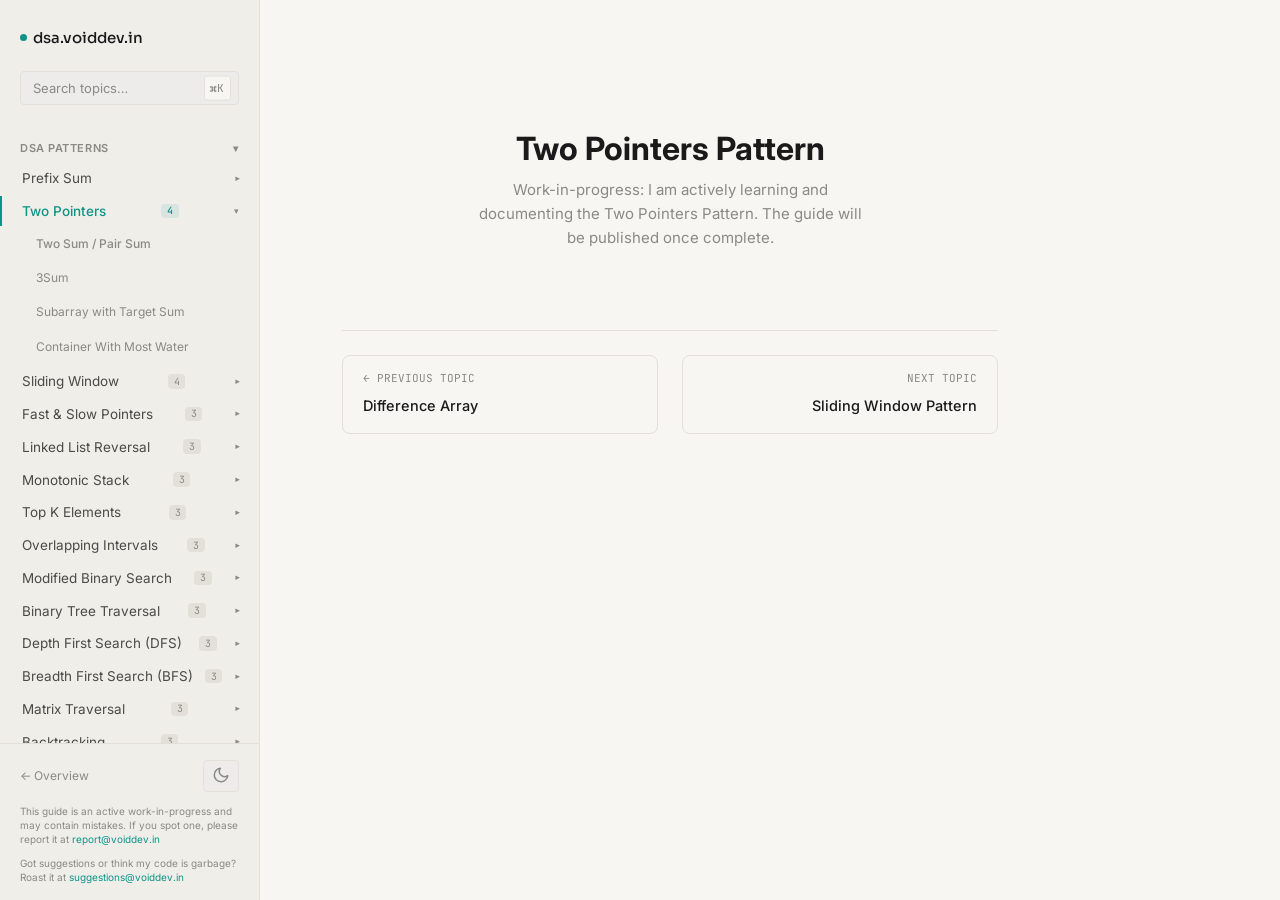
==== commit 462b57df: "updated inner pages" ====
--- a/coming-soon.html
+++ b/coming-soon.html
@@ -23,6 +23,7 @@
 
   <!-- Left Sidebar -->
   <aside class="sidebar" id="sidebar">
+    <button class="sidebar-close" id="sidebarClose" aria-label="Close sidebar">&times;</button>
     <div class="sidebar-header">
       <a href="index.html" class="sidebar-brand">
         <span class="dot"></span>
--- a/learn.css
+++ b/learn.css
@@ -132,13 +132,36 @@
 
     /* ===== SIDEBAR OVERLAY (mobile) ===== */
     .sidebar-overlay {
-      display: none;
       position: fixed;
       inset: 0;
       background: var(--overlay);
       z-index: 600;
-    }
-    .sidebar-overlay.active { display: block; }
+      opacity: 0;
+      pointer-events: none;
+      transition: opacity 250ms ease;
+    }
+    .sidebar-overlay.active {
+      opacity: 1;
+      pointer-events: auto;
+    }
+
+    /* Close button inside sidebar (mobile only) */
+    .sidebar-close {
+      display: none;
+      background: none;
+      border: none;
+      color: var(--text-muted);
+      font-size: 1.5rem;
+      cursor: pointer;
+      padding: 0.25rem;
+      line-height: 1;
+      position: absolute;
+      top: 1rem;
+      right: 1rem;
+      z-index: 10;
+      transition: color 200ms;
+    }
+    .sidebar-close:hover { color: var(--text-primary); }
 
     /* ===== LEFT SIDEBAR ===== */
     .sidebar {
@@ -469,6 +492,7 @@
       display: flex;
       justify-content: center;
       min-height: 100vh;
+      overflow-x: hidden;
     }
 
     .content-wrapper, .layout-main {
@@ -476,6 +500,7 @@
       width: 100%;
       max-width: calc(var(--content-max) + var(--toc-w) + 4rem);
       padding: 0 2rem;
+      min-width: 0;
     }
 
     /* ===== MAIN CONTENT ===== */
@@ -483,6 +508,9 @@
       flex: 1;
       max-width: var(--content-max);
       padding: 1.5rem 0 6rem;
+      min-width: 0;
+      overflow-wrap: break-word;
+      word-wrap: break-word;
     }
 
     .topic-title {
@@ -492,6 +520,8 @@
       line-height: 1.2;
       color: var(--text-primary);
       margin-bottom: 1rem;
+      overflow-wrap: break-word;
+      word-wrap: break-word;
     }
 
     .meta-row {
@@ -543,12 +573,22 @@
       line-height: 1.7;
       color: var(--text-secondary);
       margin-bottom: 2.5rem;
+      overflow-wrap: break-word;
+      word-wrap: break-word;
     }
 
     /* Body content */
+    .content-body {
+      overflow-wrap: break-word;
+      word-wrap: break-word;
+      min-width: 0;
+    }
+
     .content-body p {
       margin-bottom: 1.5rem;
       color: var(--text-secondary);
+      overflow-wrap: break-word;
+      word-wrap: break-word;
     }
 
     .content-body h2 {
@@ -603,6 +643,8 @@
       padding: 0.15rem 0.4rem;
       border-radius: 3px;
       color: var(--text-primary);
+      overflow-wrap: break-word;
+      word-break: break-word;
     }
 
     /* Code blocks */
@@ -736,6 +778,8 @@
       flex-direction: column;
       gap: 1.5rem;
       margin-bottom: 1.5rem;
+      overflow-x: auto;
+      padding-bottom: 0.5rem;
     }
     
     .array-row {
@@ -754,7 +798,7 @@
     .array-cells {
       display: flex;
       gap: 0.4rem;
-      flex-wrap: wrap;
+      flex-wrap: nowrap;
     }
     .array-cell {
       width: 44px;
@@ -915,6 +959,8 @@
       padding: 1rem 1.25rem;
       margin: 1.5rem 0 2rem;
       border-radius: 0 var(--radius-tag) var(--radius-tag) 0;
+      overflow-wrap: break-word;
+      word-wrap: break-word;
     }
 
     .callout-title {
@@ -981,6 +1027,12 @@
       width: var(--toc-w);
       flex-shrink: 0;
       padding-left: 2rem;
+      position: sticky;
+      top: 0;
+      align-self: flex-start;
+      padding-top: 3rem;
+      max-height: 100vh;
+      overflow-y: auto;
     }
 
     .toc-sticky {
@@ -989,7 +1041,7 @@
       padding-top: 3rem;
     }
 
-    .toc-label {
+    .toc-title, .toc-label {
       font-size: 11px;
       font-weight: 600;
       text-transform: uppercase;
@@ -1351,35 +1403,168 @@
 
     /* ===== RESPONSIVE ===== */
     @media (max-width: 1024px) {
-      .toc-panel { display: none; }
-      .content-wrapper { max-width: var(--content-max); }
+      .toc-panel { display: none !important; }
+      .content-wrapper, .layout-main { max-width: var(--content-max); }
     }
 
     @media (max-width: 768px) {
-      .mobile-topbar { display: flex; }
-
+      /* Show mobile header bar */
+      .mobile-topbar, .mobile-header { display: flex; }
+
+      /* Hide sidebar off-screen by default */
       .sidebar {
         transform: translateX(-100%);
         transition: transform 250ms ease;
-      }
-
+        position: fixed;
+      }
       .sidebar.open { transform: translateX(0); }
 
+      /* Show close button inside sidebar */
+      .sidebar-close { display: block; }
+
+      /* Remove sidebar margin from layout */
       .layout, .layout-container {
         margin-left: 0;
       }
 
       .content-wrapper, .layout-main {
-        padding: 0 1.25rem;
+        padding: 0 1rem;
       }
 
       .main-content, .content-area {
         padding: 1rem 0 4rem;
       }
 
-      .topic-title { font-size: 28px; }
-
-      .content-body h2 { font-size: 20px; }
+      .topic-title { font-size: 24px; }
+      .content-body h2 { font-size: 18px; }
+      .content-body h3 { font-size: 16px; }
+
+      /* Prevent horizontal overflow on the whole page */
+      html, body {
+        overflow-x: hidden;
+      }
+
+      /* Code blocks: horizontal scroll */
+      .code-block { overflow-x: auto; }
+      .code-block pre { max-width: 100%; }
+
+      /* Visualizer mobile fixes */
+      .visualizer-container {
+        padding: 1rem;
+      }
+
+      .visualizer-header {
+        flex-direction: column;
+        align-items: flex-start;
+        gap: 0.75rem;
+      }
+
+      .visualizer-tabs {
+        width: 100%;
+      }
+      .visualizer-tab-btn {
+        flex: 1;
+        text-align: center;
+      }
+
+      .array-row {
+        flex-direction: column;
+        align-items: flex-start;
+        gap: 0.4rem;
+      }
+      .array-label {
+        width: auto;
+        text-align: left;
+      }
+      .array-cells {
+        overflow-x: auto;
+        max-width: 100%;
+        padding-bottom: 1.2rem;
+      }
+      .array-cell {
+        width: 38px;
+        height: 38px;
+        font-size: 12px;
+        flex-shrink: 0;
+      }
+
+      .visualizer-controls {
+        flex-direction: column;
+        align-items: stretch;
+        gap: 0.75rem;
+      }
+      .input-setup-row {
+        flex-wrap: wrap;
+      }
+      .array-input {
+        width: 100%;
+        min-width: 0;
+      }
+
+      .formula-explanation {
+        font-size: 11px;
+        padding: 0.75rem;
+      }
+
+      /* Callout boxes */
+      .callout {
+        padding: 0.75rem 1rem;
+      }
+
+      /* Page navigation */
+      .page-navigation {
+        flex-direction: column;
+        gap: 0.75rem;
+      }
+
+      /* Problem items */
+      .problem-item {
+        flex-direction: column;
+        align-items: flex-start;
+        gap: 0.4rem;
+      }
+
+      /* Hook paragraph */
+      .hook {
+        font-size: 15px;
+      }
+    }
+
+    /* ===== MOBILE HEADER BAR (class used in HTML) ===== */
+    .mobile-header {
+      display: none;
+      position: sticky;
+      top: 0;
+      z-index: 500;
+      background: var(--bg-sidebar);
+      border-bottom: 1px solid var(--border);
+      padding: 0.6rem 1rem;
+      align-items: center;
+      justify-content: space-between;
+    }
+
+    .mobile-header .menu-toggle {
+      background: none;
+      border: none;
+      color: var(--text-primary);
+      font-size: 1.4rem;
+      cursor: pointer;
+      padding: 0.25rem;
+      line-height: 1;
+    }
+
+    .mobile-header .mobile-brand {
+      font-family: var(--font-display);
+      font-size: 0.9rem;
+      font-weight: 500;
+      color: var(--text-primary);
+      text-decoration: none;
+    }
+
+    .mobile-header .theme-toggle {
+      display: flex;
+      align-items: center;
+      justify-content: center;
     }
 
     /* ===== SCROLLBAR ===== */
@@ -1432,3 +1617,29 @@
     .toast-notification button:hover {
       color: var(--text-primary);
     }
+    
+    /* ===== MOBILE SIDEBAR TOC ===== */
+    .mobile-only-toc {
+      display: none;
+    }
+
+    @media (max-width: 1024px) {
+      .mobile-only-toc {
+        display: block;
+        border-bottom: 1px solid var(--border);
+        padding-bottom: 0.5rem;
+        margin-bottom: 0.75rem;
+      }
+      
+      .sidebar-toc-item a {
+        padding-left: 2rem;
+        font-size: 13px;
+        color: var(--text-muted);
+      }
+      
+      .sidebar-toc-item a.active {
+        color: var(--accent);
+        border-left-color: var(--accent);
+        padding-left: 2.25rem;
+      }
+    }
